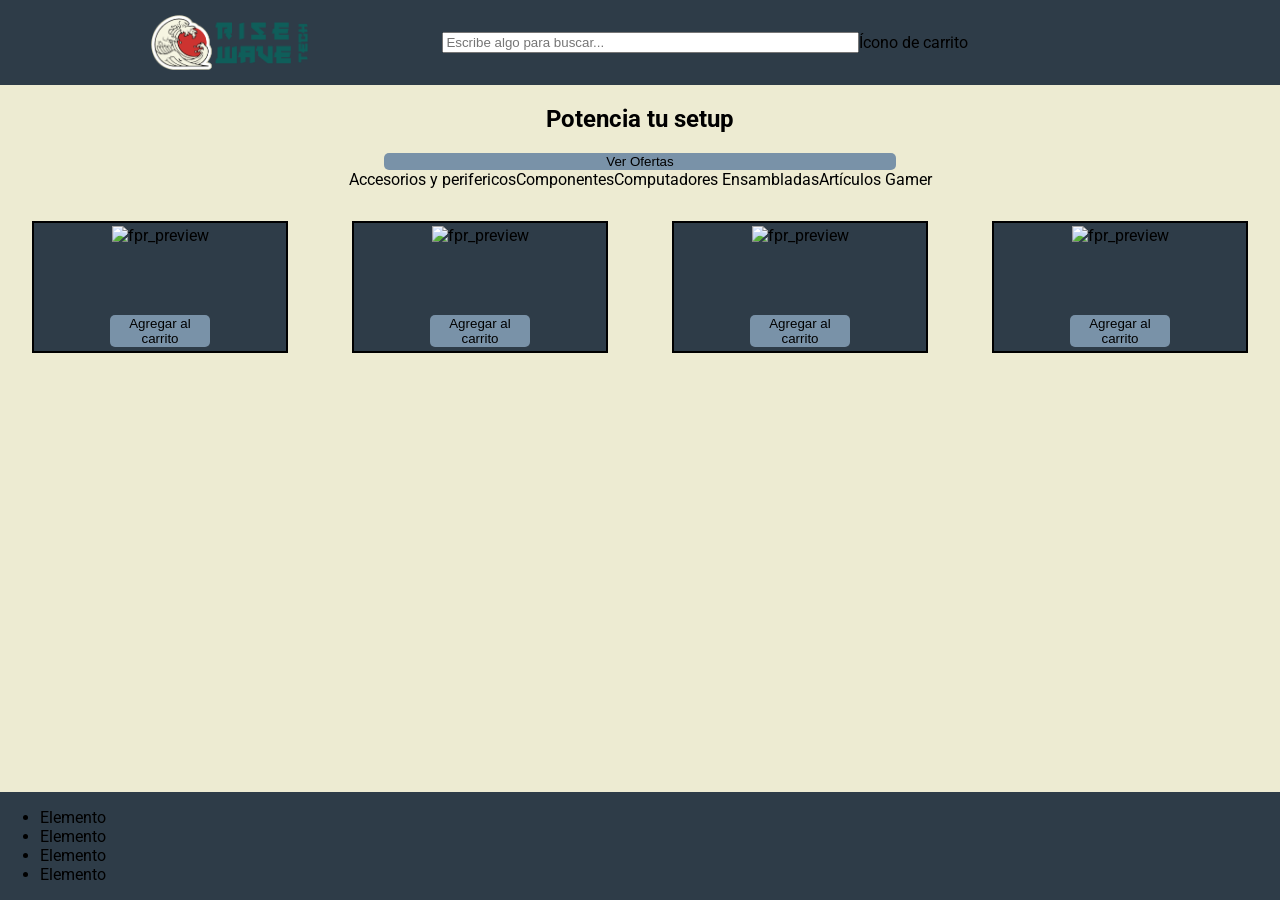
==== index.html @ 51279b66 "Start the flexbox model and setting the position of the elements" ====
<!DOCTYPE html>
<html lang="en">

<head>
    <meta charset="UTF-8">
    <meta name="viewport" content="width=device-width, initial-scale=1.0">
    <link rel="stylesheet" href="styles.css">
    <title>RiseWave Store</title>
</head>

<body>
    <main>
        <nav>
            <ul class="container">
                <li class="logo"><img class="logoImg" src="/img/logotype_riseWave.png" alt="logo"></li>
                <li class="search"><input type="text" id="navSearch" name="navSearchBar" placeholder="Escribe algo para buscar..." size="50"></li>
                <li class="car">Ícono de carrito</li>
            </ul>
            
        </nav>
        <!-- Banner principal -->
        <section class="hero">
            <h1>Potencia tu setup</h1>
            <button class="oferta"> Ver Ofertas</button>
        </section>
        <!-- Categorías -->
        <section class="categories">
            <div class="accesories"> <span>Accesorios y perifericos</span>
            </div>

            <div class="components"> <span> Componentes</span> </div>

            <div class="computers"> <span>Computadores Ensambladas</span> </div>
            <div class="gaming"> <span>Artículos Gamer</span> </div>
        </section>

        <!-- Productos destacados  -->
        <section class="featured-products">
            <div class="fpr">
                <img class="fpr_img" src="" alt="fpr_preview">
                <button class="addCart-btn">Agregar al carrito</button>
            </div>
            <div class="fpr">
                <img class="fpr_img" src="" alt="fpr_preview">
                <button class="addCart-btn">Agregar al carrito</button>
            </div>
            <div class="fpr">
                <img class="fpr_img" src="" alt="fpr_preview">
                <button class="addCart-btn">Agregar al carrito</button>
            </div>
            <div class="fpr">
                <img class="fpr_img" src="" alt="fpr_preview">
                <button class="addCart-btn">Agregar al carrito</button>
            </div>
        </section>
</main>
    <footer>
        <div class="footer_section1"> <ul>
        <li>Elemento</li>
        <li>Elemento</li>
        <li>Elemento</li>
        <li>Elemento</li></ul></div>
        <div class="footer_section2"> </div>
        <div class="footer_section3"> </div>
    </footer>
</body>

</html>
---- styles.css ----
@import url('https://fonts.googleapis.com/css2?family=Roboto:ital,wght@0,100..900;1,100..900&display=swap');

/* Configuraciones generales */
html{
    font-family: "Roboto", sans-serif;  
}
body{
    background: #edebd2;
    padding: 0;
    margin: 0;
    min-height: 100vh; 
    display: flex;
    flex-direction: column-reverse;
  
}
main {
  flex: 1; 
}
button{
    width: 40%;
    border-radius: 5px;
    border: hidden;
    background-color: rgb(121, 146, 168);
}
/* Opciones para la barra de navegación */
nav {
    position: sticky;
    top: 0;
    background-color: rgb(46, 60, 72);
    
}

.container{
    list-style-type: none;
    margin: 0;
    padding: 0;
    display: flex;
    justify-content: left;
    align-items: center;
    width: 100vw;
    height: 5vh;
    padding: 20px;
}

.logo{
    display: flex;
    justify-content: center;
    width: 33vw;
}
.logoImg{
    width: 10rem;
}

/* Estilos de sección Hero */
.hero{
    display: flex;
    flex-direction: column;
    align-items: center;
    
}

/* Estilos de sección categorías */
.categories{
    display: flex;
    justify-content: center;
}
/* Estilos de sección de productos destacados */
.featured-products{/* Para el section  */
    display: flex;
    justify-content: center;
}
.fpr{ /* Para cada div individual */
    background-color: rgb(46, 60, 72);
    display: flex;
    flex-direction: column;
    align-items: center;
    justify-content: center;
    margin: 2.5vw;
    width: 20vw;
    height: 10vw;
    border: 2px solid;
}
.fpr_img{
    height:50% ;
    margin-bottom: 10%;
}
.addCart-btn{
    width: 40%;
    border-radius: 5px;
    background-color: rgb(121, 146, 168);
}
/* footer */
footer{
    width: 100vw;
    background-color: rgb(46, 60, 72);
    position: absolute;
}
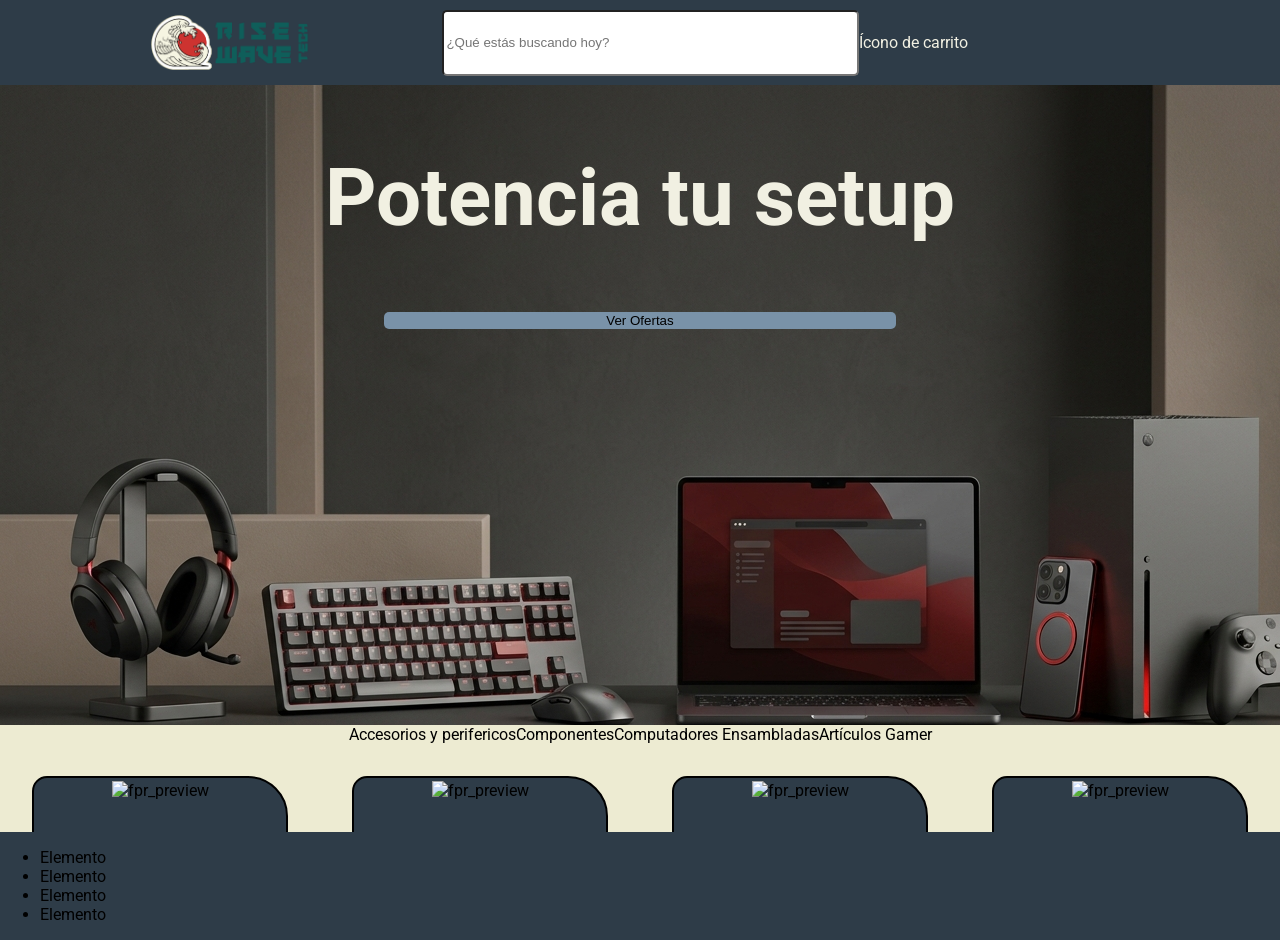
==== commit e26945ed: "Update the work made in tumo" ====
--- a/index.html
+++ b/index.html
@@ -13,7 +13,7 @@
         <nav>
             <ul class="container">
                 <li class="logo"><img class="logoImg" src="/img/logotype_riseWave.png" alt="logo"></li>
-                <li class="search"><input type="text" id="navSearch" name="navSearchBar" placeholder="Escribe algo para buscar..." size="50"></li>
+                <li class="search"><input type="text" id="navSearch" name="navSearchBar" placeholder="¿Qué estás buscando hoy?" size="50"></li>
                 <li class="car">Ícono de carrito</li>
             </ul>
             
--- a/styles.css
+++ b/styles.css
@@ -27,6 +27,7 @@
     position: sticky;
     top: 0;
     background-color: rgb(46, 60, 72);
+    color: #f1f0e2;
     
 }
 
@@ -50,15 +51,23 @@
 .logoImg{
     width: 10rem;
 }
+input{
+    border-radius: 5px;
+    height: 60px;
+}
 
 /* Estilos de sección Hero */
 .hero{
     display: flex;
     flex-direction: column;
     align-items: center;
-    
+    min-height: 50vw;
+    background-image: url("/img/main-banner.jpg");
 }
-
+h1{
+    font-size: 5rem;
+    color: #f1f0e2;
+}
 /* Estilos de sección categorías */
 .categories{
     display: flex;
@@ -77,8 +86,9 @@
     justify-content: center;
     margin: 2.5vw;
     width: 20vw;
-    height: 10vw;
+    min-height: 10vw;
     border: 2px solid;
+    border-radius: 15px 40px;
 }
 .fpr_img{
     height:50% ;
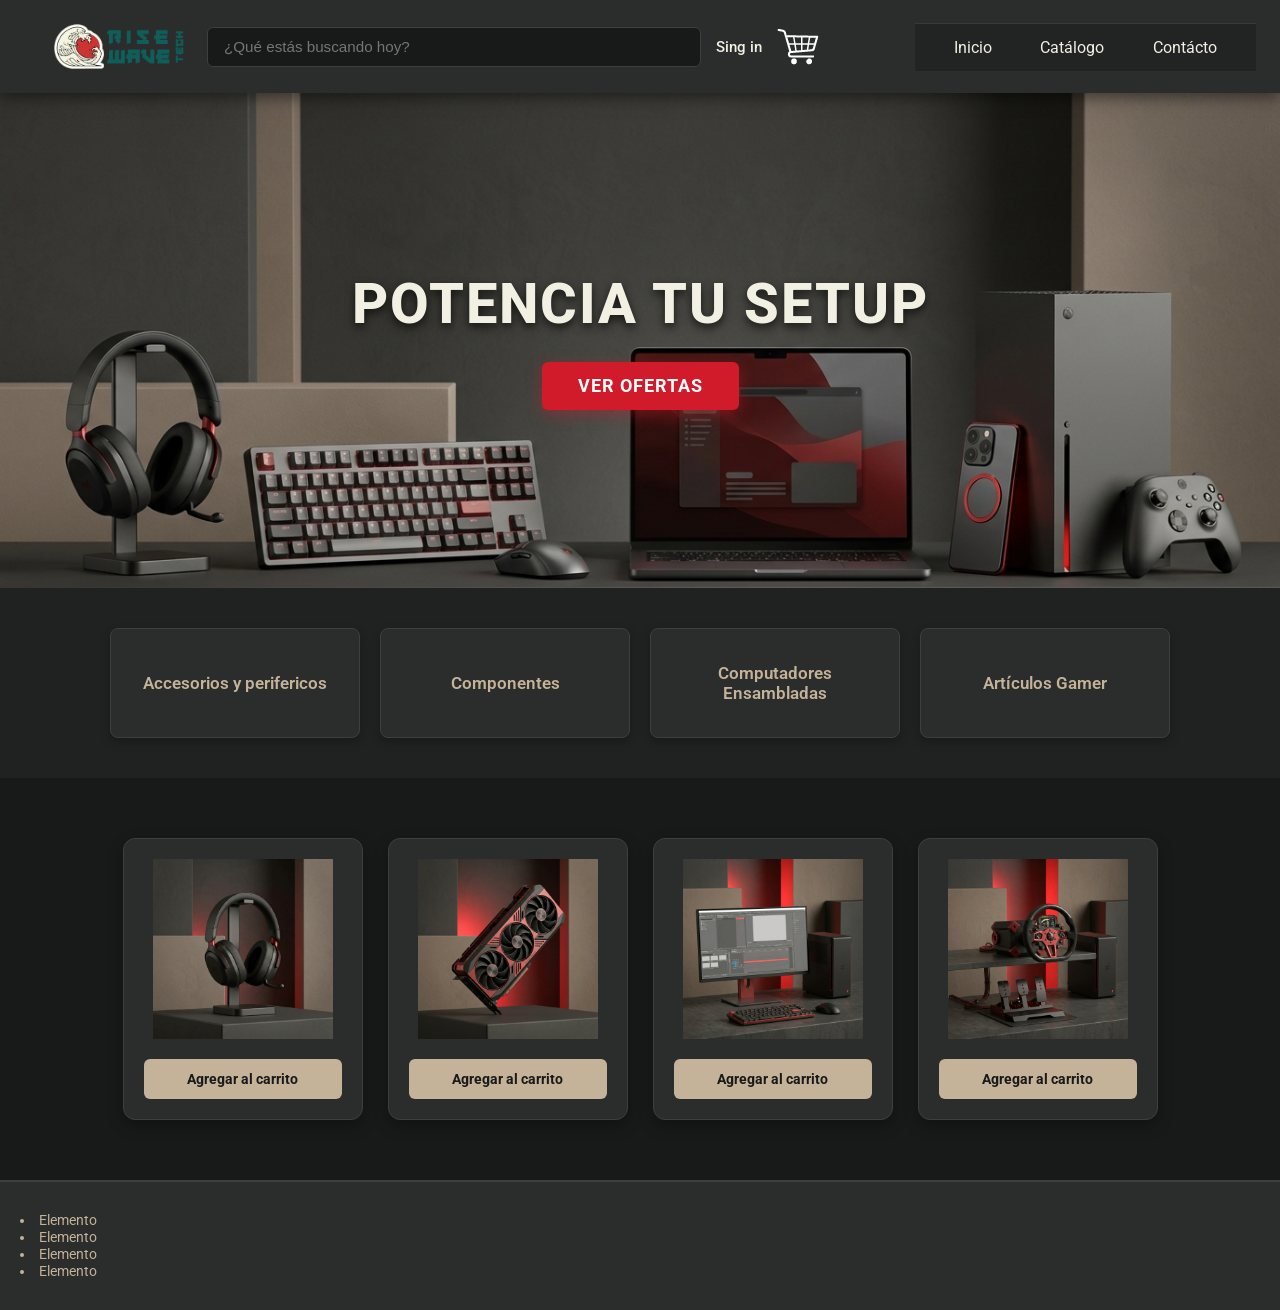
==== commit b441b194: "Edit to the final styles and create de contact.html" ====
--- a/index.html
+++ b/index.html
@@ -10,14 +10,24 @@
 
 <body>
     <main>
-        <nav>
+        <header>
+        <nav class="container">
+            
             <ul class="container">
                 <li class="logo"><img class="logoImg" src="/img/logotype_riseWave.png" alt="logo"></li>
                 <li class="search"><input type="text" id="navSearch" name="navSearchBar" placeholder="¿Qué estás buscando hoy?" size="50"></li>
-                <li class="car">Ícono de carrito</li>
+                <li class="Signin"> <a href="#"> Sing in </a> </li>
+                <li class="car"> <a href="#"><img src="/img/buy_cart.png" alt="cart"></a></li>
             </ul>
             
-        </nav>
+            <ul class="container"  id="main-btns">
+                <li class="nav-btn"><a href="index.html">Inicio</a></li>
+                <li class="nav-btn"><a href="catalog.html">Catálogo</a></li>
+                <li class="nav-btn"><a href="contact.html">Contácto</a></li>
+            </ul>
+        </nav>    
+        </header>
+        
         <!-- Banner principal -->
         <section class="hero">
             <h1>Potencia tu setup</h1>
@@ -25,41 +35,41 @@
         </section>
         <!-- Categorías -->
         <section class="categories">
-            <div class="accesories"> <span>Accesorios y perifericos</span>
+            <div class="category-card"> <span>Accesorios y perifericos</span>
             </div>
 
-            <div class="components"> <span> Componentes</span> </div>
+            <div class="category-card"> <span> Componentes</span> </div>
 
-            <div class="computers"> <span>Computadores Ensambladas</span> </div>
-            <div class="gaming"> <span>Artículos Gamer</span> </div>
+            <div class="category-card"> <span>Computadores Ensambladas</span> </div>
+            <div class="category-card"> <span>Artículos Gamer</span> </div>
         </section>
 
         <!-- Productos destacados  -->
         <section class="featured-products">
             <div class="fpr">
-                <img class="fpr_img" src="" alt="fpr_preview">
+                <img class="fpr_img" src="/img/fp1.jpg" alt="fpr_preview">
                 <button class="addCart-btn">Agregar al carrito</button>
             </div>
             <div class="fpr">
-                <img class="fpr_img" src="" alt="fpr_preview">
+                <img class="fpr_img" src="/img/fp2.jpg" alt="fpr_preview">
                 <button class="addCart-btn">Agregar al carrito</button>
             </div>
             <div class="fpr">
-                <img class="fpr_img" src="" alt="fpr_preview">
+                <img class="fpr_img" src="/img/fp3.jpg" alt="fpr_preview">
                 <button class="addCart-btn">Agregar al carrito</button>
             </div>
             <div class="fpr">
-                <img class="fpr_img" src="" alt="fpr_preview">
+                <img class="fpr_img" src="/img/fp4.jpg" alt="fpr_preview">
                 <button class="addCart-btn">Agregar al carrito</button>
             </div>
         </section>
 </main>
     <footer>
-        <div class="footer_section1"> <ul>
-        <li>Elemento</li>
-        <li>Elemento</li>
-        <li>Elemento</li>
-        <li>Elemento</li></ul></div>
+        <div class="footer_section1"> <ul">
+        <li class="footer-links">Elemento</li>
+        <li class="footer-links">Elemento</li>
+        <li class="footer-links">Elemento</li>
+        <li class="footer-links">Elemento</li></ul></div>
         <div class="footer_section2"> </div>
         <div class="footer_section3"> </div>
     </footer>
--- a/styles.css
+++ b/styles.css
@@ -1,107 +1,382 @@
-@import url('https://fonts.googleapis.com/css2?family=Roboto:ital,wght@0,100..900;1,100..900&display=swap');
-
-/* Configuraciones generales */
-html{
-    font-family: "Roboto", sans-serif;  
-}
-body{
-    background: #edebd2;
+@import url('https://fonts.googleapis.com/css2?family=Roboto:ital,wght@0,300;0,400;0,500;0,700;0,900;1,400&display=swap');
+
+/* Reset y configuraciones generales */
+* {
+    box-sizing: border-box;
+}
+
+html {
+    font-family: "Roboto", sans-serif;
+    scroll-behavior: smooth;
+}
+
+body {
+    background-color: #181919; 
+    color: #f1f0e2;
     padding: 0;
     margin: 0;
     min-height: 100vh; 
     display: flex;
-    flex-direction: column-reverse;
-  
-}
+    flex-direction: column; 
+}
+
 main {
-  flex: 1; 
-}
-button{
+    flex: 1; 
+}
+
+button {
     width: 40%;
-    border-radius: 5px;
-    border: hidden;
-    background-color: rgb(121, 146, 168);
-}
+    border-radius: 6px;
+    border: none;
+    font-family: inherit;
+    font-weight: 600;
+    cursor: pointer;
+    background-color: #c4b299; /* Marrón arena */
+    color: #181919;
+    transition: all 0.3s ease;
+}
+
+a {
+    text-decoration: none;
+    color: #f1f0e2;
+    display: flex;
+    justify-content: center;
+    align-items: center;
+}
+
 /* Opciones para la barra de navegación */
-nav {
+header {
     position: sticky;
     top: 0;
-    background-color: rgb(46, 60, 72);
-    color: #f1f0e2;
-    
-}
-
-.container{
+    z-index: 1000;
+    box-shadow: 0 4px 15px rgba(0, 0, 0, 0.5);
+}
+
+nav {
+    background-color: #2b2c2c; /* Gris arcilla oscuro */
+    color: #f1f0e2;
+    width: 100%;
+}
+
+.container {
     list-style-type: none;
     margin: 0;
+    padding: 12px 24px;
+    display: flex;
+    justify-content: space-between;
+    align-items: center;
+    flex-wrap: wrap;
+    gap: 15px;
+}
+
+.nav-btn {
+    justify-content: center;
+}
+
+.logo {
+    display: flex;
+    justify-content: center;
+    align-items: center;
+}
+
+.logoImg {
+    width: 9rem;
+    max-height: 45px;
+    object-fit: contain;
+    transition: transform 0.3s ease;
+}
+
+.logoImg:hover {
+    transform: scale(1.05);
+}
+
+.search {
+    flex: 1;
+    max-width: 500px;
+}
+
+input {
+    width: 100%;
+    border-radius: 6px;
+    height: 40px;
+    padding: 0 16px;
+    border: 1px solid #3d3e3e;
+    background-color: #181919;
+    color: #f1f0e2;
+    outline: none;
+    font-size: 0.95rem;
+    transition: border-color 0.3s ease;
+}
+
+input:focus {
+    border-color: #d11a2a; 
+}
+
+.Signin a {
+    font-size: 0.95rem;
+    font-weight: 500;
+    transition: color 0.3s ease;
+}
+
+.Signin a:hover, .car a:hover {
+    color: #c4b299; 
+    transform: scale(1.05);
+    transition: 0.25s;
+    box-shadow: 0 6px 20px rgba(22, 19, 20, 0.6);
+}
+
+#main-btns {
+    justify-content: center;
+    background-color: #222323; /* Gris más oscuro para barra secundaria */
+    border-top: 1px solid #383939;
+    padding: 6px 20px;
+    gap: 10px;
+}
+
+.nav-btn {
+    color: #f1f0e2;
+    background-color: transparent;
+    padding: 0.5rem 1.2rem;
+    height: auto;
+    border-radius: 4px;
+    transition: background-color 0.3s ease, color 0.3s ease;
+}
+
+.nav-btn:hover {
+    background-color: #d11a2a; /* Rojo escarlata */
+    color: #ffffff;
+}
+
+.nav-btn a {
+    color: inherit;
+}
+
+/* Estilos de sección Hero */
+.hero {
+    display: flex;
+    flex-direction: column;
+    align-items: center;
+    justify-content: center;
+    min-height: 55vh;
+    background: url("/img/main-banner.jpg") center/cover no-repeat;
+    text-align: center;
+    padding: 40px 20px;
+}
+
+h1 {
+    font-size: 3.5rem;
+    color: #f1f0e2;
+    margin: 0 0 25px 0;
+    font-weight: 800;
+    text-transform: uppercase;
+    letter-spacing: 2px;
+    text-shadow: 0 4px 10px rgba(0, 0, 0, 0.7);
+}
+
+.oferta {
+    width: auto;
+    padding: 14px 36px;
+    font-size: 1.1rem;
+    font-weight: 700;
+    background-color: #d11a2a; /* Rojo escarlata */
+    color: #ffffff;
+    box-shadow: 0 4px 15px rgba(209, 26, 42, 0.4);
+    text-transform: uppercase;
+    letter-spacing: 1px;
+}
+
+.oferta:hover {
+    background-color: #b51523;
+    transform: translateY(-2px);
+    box-shadow: 0 6px 20px rgba(209, 26, 42, 0.6);
+}
+
+/* Estilos de sección categorías */
+.categories {
+    display: flex;
+    justify-content: center;
+    align-items: stretch;
+    flex-wrap: wrap;
+    gap: 20px;
+    background-color: #202121;
+    padding: 40px 20px;
+}
+
+.category-card {
+    background-color: #2b2c2c; /* Gris arcilla */
+    border: 1px solid #3d3e3e;
+    border-radius: 8px;
+    padding: 1.8rem 1.2rem;
+    margin: 0;
+    min-height: 110px;
+    flex: 1 1 200px;
+    max-width: 250px;
+    display: flex;
+    align-items: center;
+    justify-content: center;
+    text-align: center;
+    color: #c4b299; /* Marrón arena */
+    font-weight: 600;
+    font-size: 1.05rem;
+    cursor: pointer;
+    box-shadow: 0 4px 10px rgba(0, 0, 0, 0.25);
+    transition: all 0.3s ease;
+}
+
+.category-card:hover {
+    background-color: #353636;
+    border-color: #c4b299;
+    color: #ffffff;
+    transform: translateY(-4px);
+}
+
+/* Estilos de sección de productos destacados */
+.featured-products {
+    display: flex;
+    justify-content: center;
+    align-items: stretch;
+    flex-wrap: wrap;
+    gap: 25px;
+    padding: 60px 20px;
+    background-color: #181919;
+}
+
+.fpr {
+    background-color: #2b2c2c; /* Gris arcilla */
+    display: flex;
+    flex-direction: column;
+    align-items: center;
+    justify-content: space-between;
+    margin: 0;
+    width: 240px;
+    max-height: none;
+    padding: 20px;
+    border: 1px solid #3d3e3e;
+    border-radius: 12px;
+    box-shadow: 0 6px 15px rgba(0, 0, 0, 0.3);
+    transition: border-color 0.3s ease, transform 0.3s ease;
+}
+
+.fpr:hover {
+    border-color: #d11a2a; /* Rojo escarlata */
+    transform: translateY(-5px);
+}
+
+.fpr_img {
+    width: 100%;
+    height: 180px;
+    object-fit: contain;
+    margin-bottom: 20px;
+}
+
+.addCart-btn {
+    width: 100%;
+    height: 2.5rem;
+    border-radius: 6px;
+    background-color: #c4b299; /* Marrón arena */
+    color: #181919;
+    font-weight: 700;
+    font-size: 0.9rem;
+    transform: scale(1);
+    transition: background-color 0.3s ease, transform 0.3s ease, color 0.3s ease;
+}
+
+.addCart-btn:hover {
+    background-color: #d11a2a; /* Rojo escarlata al hover */
+    color: #ffffff;
+    transform: scale(1.02);
+}
+
+/* Footer */
+footer {
+    width: 100%;
+    background-color: #2b2c2c; /* Gris arcilla */
+    border-top: 2px solid #3d3e3e;
+    position: relative;
+    padding: 30px 20px;
+    margin-top: auto;
+}
+
+.footer_section1 ul {
+    list-style: none;
     padding: 0;
-    display: flex;
-    justify-content: left;
-    align-items: center;
-    width: 100vw;
-    height: 5vh;
-    padding: 20px;
-}
-
-.logo{
-    display: flex;
-    justify-content: center;
-    width: 33vw;
-}
-.logoImg{
-    width: 10rem;
-}
-input{
-    border-radius: 5px;
-    height: 60px;
-}
-
-/* Estilos de sección Hero */
-.hero{
-    display: flex;
-    flex-direction: column;
-    align-items: center;
-    min-height: 50vw;
-    background-image: url("/img/main-banner.jpg");
-}
-h1{
-    font-size: 5rem;
-    color: #f1f0e2;
-}
-/* Estilos de sección categorías */
-.categories{
-    display: flex;
-    justify-content: center;
-}
-/* Estilos de sección de productos destacados */
-.featured-products{/* Para el section  */
-    display: flex;
-    justify-content: center;
-}
-.fpr{ /* Para cada div individual */
-    background-color: rgb(46, 60, 72);
-    display: flex;
-    flex-direction: column;
-    align-items: center;
-    justify-content: center;
-    margin: 2.5vw;
-    width: 20vw;
-    min-height: 10vw;
-    border: 2px solid;
-    border-radius: 15px 40px;
-}
-.fpr_img{
-    height:50% ;
-    margin-bottom: 10%;
-}
-.addCart-btn{
-    width: 40%;
-    border-radius: 5px;
-    background-color: rgb(121, 146, 168);
-}
-/* footer */
-footer{
-    width: 100vw;
-    background-color: rgb(46, 60, 72);
-    position: absolute;
+    margin: 0;
+    display: flex;
+    justify-content: center;
+    gap: 30px;
+    flex-wrap: wrap;
+}
+
+.footer-links {
+    color: #c4b299; /* Marrón arena */
+    font-size: 0.9rem;
+    cursor: pointer;
+    transition: color 0.3s ease;
+}
+
+.footer-links:hover {
+    color: #d11a2a; /* Rojo escarlata */
+}
+
+/* Adaptabilidad Responsiva */
+
+/* Tablets y pantallas medianas (<= 992px) */
+@media (max-width: 992px) {
+    h1 {
+        font-size: 2.8rem;
+    }
+
+    .container {
+        justify-content: center;
+    }
+
+    .search {
+        order: 3;
+        max-width: 100%;
+        width: 100%;
+    }
+
+    .category-card {
+        max-width: 45%;
+        flex: 1 1 45%;
+    }
+
+    .fpr {
+        width: calc(45% - 20px);
+    }
+}
+
+/* Smartphons y pantallas pequeñas (<= 600px) */
+@media (max-width: 600px) {
+    h1 {
+        font-size: 2rem;
+    }
+
+    .logoImg {
+        width: 7rem;
+    }
+
+    #main-btns {
+        flex-direction: column;
+        width: 100%;
+        padding: 10px;
+    }
+
+    .nav-btn {
+        width: 100%;
+        text-align: center;
+    }
+
+    .category-card {
+        max-width: 100%;
+        flex: 1 1 100%;
+    }
+
+    .fpr {
+        width: 100%;
+    }
+
+    .addCart-btn {
+        height: 2.8rem;
+    }
 }
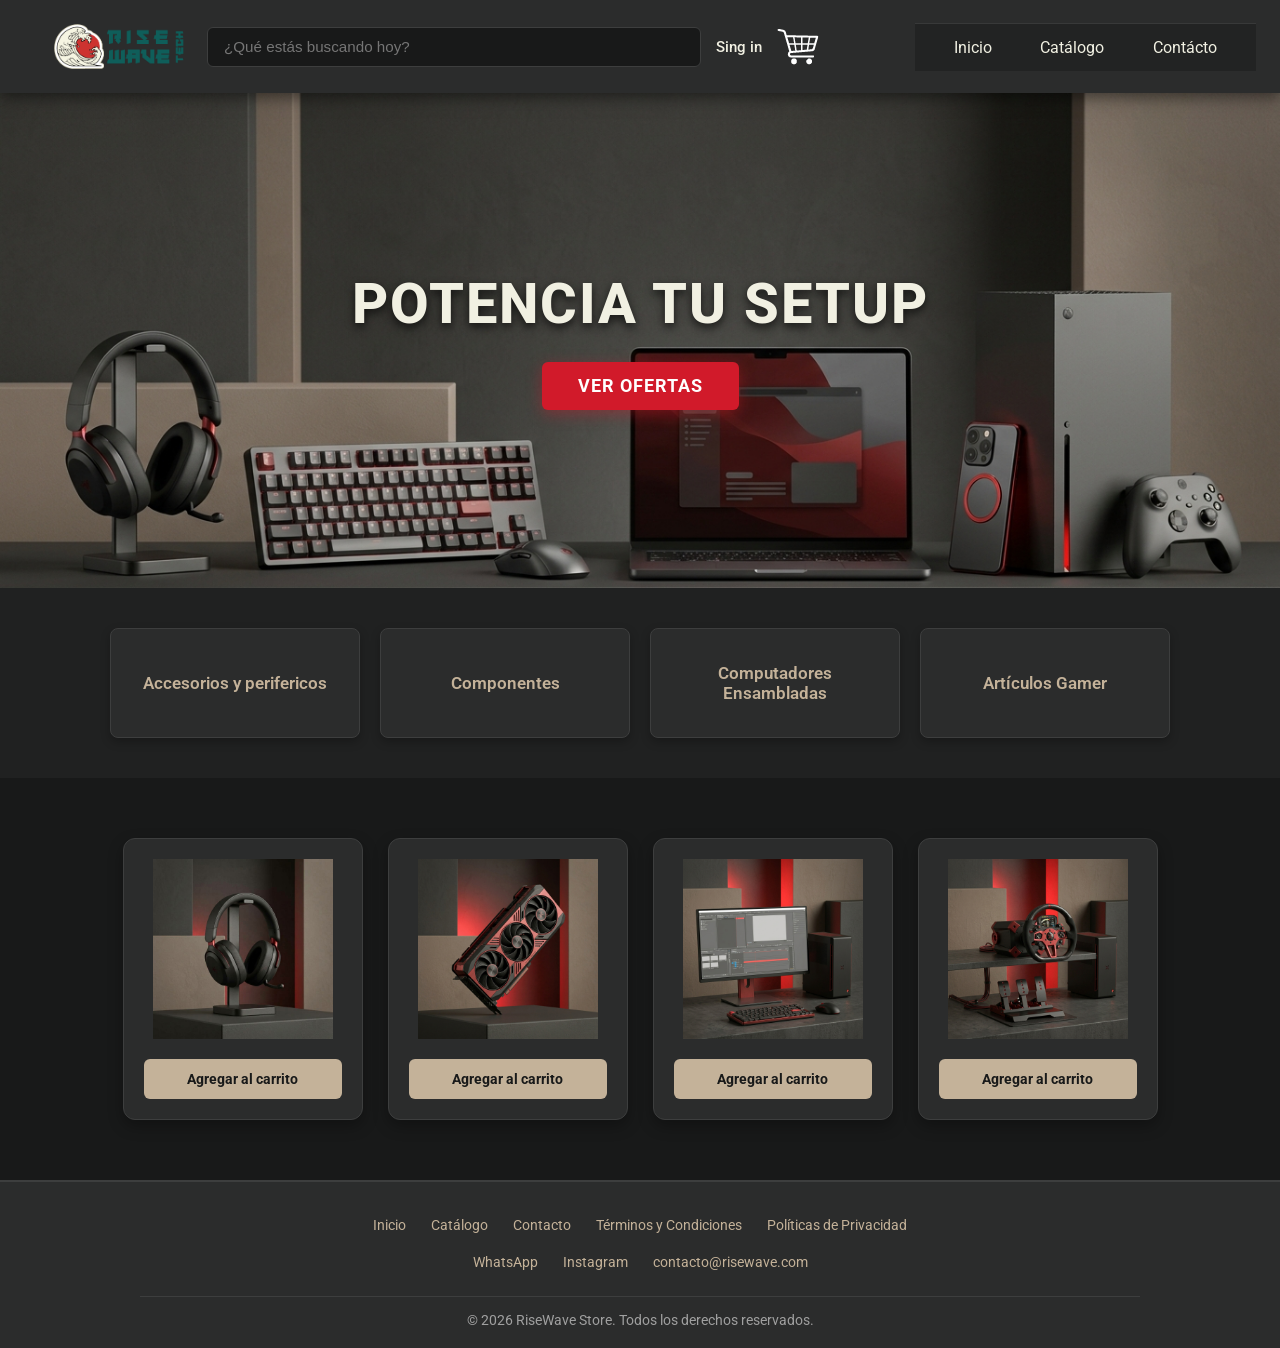
==== commit 2548d25c: "Add all necesary sections and their styles, ready for JavaScript" ====
--- a/index.html
+++ b/index.html
@@ -17,7 +17,7 @@
                 <li class="logo"><img class="logoImg" src="/img/logotype_riseWave.png" alt="logo"></li>
                 <li class="search"><input type="text" id="navSearch" name="navSearchBar" placeholder="¿Qué estás buscando hoy?" size="50"></li>
                 <li class="Signin"> <a href="#"> Sing in </a> </li>
-                <li class="car"> <a href="#"><img src="/img/buy_cart.png" alt="cart"></a></li>
+                <li class="car"> <a href="buy-cart.html"><img src="/img/buy_cart.png" alt="cart"></a></li>
             </ul>
             
             <ul class="container"  id="main-btns">
@@ -65,13 +65,26 @@
         </section>
 </main>
     <footer>
-        <div class="footer_section1"> <ul">
-        <li class="footer-links">Elemento</li>
-        <li class="footer-links">Elemento</li>
-        <li class="footer-links">Elemento</li>
-        <li class="footer-links">Elemento</li></ul></div>
-        <div class="footer_section2"> </div>
-        <div class="footer_section3"> </div>
+        <div class="footer_section1">
+            <ul>
+                <li class="footer-links"><a href="index.html">Inicio</a></li>
+                <li class="footer-links"><a href="catalog.html">Catálogo</a></li>
+                <li class="footer-links"><a href="contact.html">Contacto</a></li>
+                <li class="footer-links"><a href="#">Términos y Condiciones</a></li>
+                <li class="footer-links"><a href="#">Políticas de Privacidad</a></li>
+            </ul>
+        </div>
+        <div class="footer_section2">
+            <ul>
+                <li class="footer-links"><a href="https://wa.me/1234567890" target="_blank" rel="noopener noreferrer">WhatsApp</a></li>
+                <li class="footer-links"><a href="https://instagram.com/" target="_blank" rel="noopener noreferrer">Instagram</a></li>
+                <li class="footer-links"><a href="mailto:risewavetech@gmail.com">contacto@risewave.com</a></li>
+                
+            </ul>
+        </div>
+        <div class="footer_section3">
+            <p>&copy; 2026 RiseWave Store. Todos los derechos reservados.</p>
+        </div>
     </footer>
 </body>
 
--- a/styles.css
+++ b/styles.css
@@ -31,7 +31,7 @@
     font-family: inherit;
     font-weight: 600;
     cursor: pointer;
-    background-color: #c4b299; /* Marrón arena */
+    background-color: #c4b299; 
     color: #181919;
     transition: all 0.3s ease;
 }
@@ -44,7 +44,7 @@
     align-items: center;
 }
 
-/* Opciones para la barra de navegación */
+/* Barra de navegación */
 header {
     position: sticky;
     top: 0;
@@ -53,7 +53,7 @@
 }
 
 nav {
-    background-color: #2b2c2c; /* Gris arcilla oscuro */
+    background-color: #2b2c2c; 
     color: #f1f0e2;
     width: 100%;
 }
@@ -127,7 +127,7 @@
 
 #main-btns {
     justify-content: center;
-    background-color: #222323; /* Gris más oscuro para barra secundaria */
+    background-color: #222323; 
     border-top: 1px solid #383939;
     padding: 6px 20px;
     gap: 10px;
@@ -143,7 +143,7 @@
 }
 
 .nav-btn:hover {
-    background-color: #d11a2a; /* Rojo escarlata */
+    background-color: #d11a2a; 
     color: #ffffff;
 }
 
@@ -178,7 +178,7 @@
     padding: 14px 36px;
     font-size: 1.1rem;
     font-weight: 700;
-    background-color: #d11a2a; /* Rojo escarlata */
+    background-color: #d11a2a;
     color: #ffffff;
     box-shadow: 0 4px 15px rgba(209, 26, 42, 0.4);
     text-transform: uppercase;
@@ -203,7 +203,7 @@
 }
 
 .category-card {
-    background-color: #2b2c2c; /* Gris arcilla */
+    background-color: #2b2c2c;
     border: 1px solid #3d3e3e;
     border-radius: 8px;
     padding: 1.8rem 1.2rem;
@@ -215,7 +215,7 @@
     align-items: center;
     justify-content: center;
     text-align: center;
-    color: #c4b299; /* Marrón arena */
+    color: #c4b299;
     font-weight: 600;
     font-size: 1.05rem;
     cursor: pointer;
@@ -242,7 +242,7 @@
 }
 
 .fpr {
-    background-color: #2b2c2c; /* Gris arcilla */
+    background-color: #2b2c2c; 
     display: flex;
     flex-direction: column;
     align-items: center;
@@ -258,7 +258,7 @@
 }
 
 .fpr:hover {
-    border-color: #d11a2a; /* Rojo escarlata */
+    border-color: #d11a2a; 
     transform: translateY(-5px);
 }
 
@@ -273,7 +273,7 @@
     width: 100%;
     height: 2.5rem;
     border-radius: 6px;
-    background-color: #c4b299; /* Marrón arena */
+    background-color: #c4b299; 
     color: #181919;
     font-weight: 700;
     font-size: 0.9rem;
@@ -282,7 +282,7 @@
 }
 
 .addCart-btn:hover {
-    background-color: #d11a2a; /* Rojo escarlata al hover */
+    background-color: #d11a2a; 
     color: #ffffff;
     transform: scale(1.02);
 }
@@ -290,35 +290,494 @@
 /* Footer */
 footer {
     width: 100%;
-    background-color: #2b2c2c; /* Gris arcilla */
+    background-color: #2b2c2c; 
     border-top: 2px solid #3d3e3e;
     position: relative;
-    padding: 30px 20px;
+    padding: 35px 20px 20px 20px;
     margin-top: auto;
-}
-
-.footer_section1 ul {
+    display: flex;
+    flex-direction: column;
+    align-items: center;
+    gap: 20px;
+}
+
+.footer_section1 ul,
+.footer_section2 ul {
     list-style: none;
     padding: 0;
     margin: 0;
     display: flex;
     justify-content: center;
+    gap: 25px;
+    flex-wrap: wrap;
+}
+
+.footer-links {
+    font-size: 0.9rem;
+}
+
+.footer-links a {
+    color: #c4b299; 
+    transition: color 0.3s ease, transform 0.2s ease;
+}
+
+.footer-links a:hover {
+    color: #d11a2a; 
+    transform: translateY(-2px);
+}
+
+.footer_section3 {
+    width: 100%;
+    max-width: 1000px;
+    border-top: 1px solid #3d3e3e;
+    padding-top: 15px;
+    margin-top: 5px;
+    text-align: center;
+}
+
+.footer_section3 p {
+    margin: 0;
+    font-size: 0.85rem;
+    color: #a0a0a0;
+}
+
+/* Sección Formulario de Contacto */
+.contact-section {
+    padding: 50px 20px;
+    display: flex;
+    justify-content: center;
+    background-color: #181919;
+}
+
+.contact-container {
+    background-color: #2b2c2c;
+    border: 1px solid #3d3e3e;
+    border-radius: 12px;
+    padding: 40px;
+    max-width: 650px;
+    width: 100%;
+    box-shadow: 0 6px 15px rgba(0, 0, 0, 0.3);
+}
+
+.contact-container h2 {
+    margin-top: 0;
+    color: #f1f0e2;
+    font-size: 2rem;
+    text-align: center;
+}
+
+.contact-container p {
+    color: #c4b299;
+    text-align: center;
+    margin-bottom: 30px;
+}
+
+.contact-form {
+    display: flex;
+    flex-direction: column;
+    gap: 20px;
+}
+
+.form-group {
+    display: flex;
+    flex-direction: column;
+    gap: 8px;
+}
+
+.form-group label {
+    color: #f1f0e2;
+    font-size: 0.95rem;
+    font-weight: 500;
+}
+
+.form-group input[type="text"],
+.form-group input[type="email"],
+.form-group input[type="tel"],
+.form-group select,
+.form-group textarea {
+    width: 100%;
+    border-radius: 6px;
+    border: 1px solid #3d3e3e;
+    background-color: #181919;
+    color: #f1f0e2;
+    padding: 12px 16px;
+    font-size: 0.95rem;
+    font-family: inherit;
+    outline: none;
+    transition: border-color 0.3s ease;
+}
+
+.form-group select {
+    appearance: none;
+    cursor: pointer;
+}
+
+.form-group textarea {
+    resize: vertical;
+}
+
+.form-group input:focus,
+.form-group select:focus,
+.form-group textarea:focus {
+    border-color: #d11a2a;
+}
+
+.checkbox-group {
+    flex-direction: row;
+    align-items: center;
+    gap: 10px;
+}
+
+.checkbox-group input[type="checkbox"] {
+    width: 18px;
+    height: 18px;
+    accent-color: #d11a2a;
+    cursor: pointer;
+}
+
+.checkbox-group label {
+    font-size: 0.85rem;
+    color: #c4b299;
+}
+
+.checkbox-group a {
+    display: inline;
+    color: #d11a2a;
+    text-decoration: underline;
+}
+
+.contact-btn {
+    width: 100%;
+    height: 2.8rem;
+    background-color: #d11a2a;
+    color: #ffffff;
+    font-size: 1rem;
+    font-weight: 700;
+    border-radius: 6px;
+    cursor: pointer;
+    transition: background-color 0.3s ease, transform 0.2s ease;
+}
+
+.contact-btn:hover {
+    background-color: #b51523;
+    transform: translateY(-2px);
+}
+
+/* Sección Carrito de Compras */
+.cart-section {
+    padding: 40px 20px;
+    background-color: #181919;
+    min-height: 70vh;
+}
+
+.cart-container {
+    max-width: 1200px;
+    margin: 0 auto;
+}
+
+.cart-title {
+    font-size: 2.2rem;
+    color: #f1f0e2;
+    margin-bottom: 30px;
+    border-bottom: 2px solid #3d3e3e;
+    padding-bottom: 15px;
+}
+
+.cart-title span {
+    color: #d11a2a;
+}
+
+.cart-layout {
+    display: flex;
     gap: 30px;
-    flex-wrap: wrap;
-}
-
-.footer-links {
-    color: #c4b299; /* Marrón arena */
-    font-size: 0.9rem;
+    align-items: flex-start;
+}
+
+.cart-items-wrapper {
+    flex: 2;
+    display: flex;
+    flex-direction: column;
+    gap: 20px;
+}
+
+.empty-cart-box {
+    background-color: #2b2c2c;
+    border: 1px solid #3d3e3e;
+    border-radius: 12px;
+    padding: 40px;
+    text-align: center;
+}
+
+.empty-cart-box p {
+    font-size: 1.2rem;
+    color: #c4b299;
+    margin-bottom: 20px;
+}
+
+.cart-items-list {
+    display: flex;
+    flex-direction: column;
+    gap: 15px;
+}
+
+.cart-item {
+    background-color: #2b2c2c;
+    border: 1px solid #3d3e3e;
+    border-radius: 12px;
+    padding: 15px 20px;
+    display: flex;
+    align-items: center;
+    justify-content: space-between;
+    gap: 20px;
+    position: relative;
+}
+
+.cart-item-img {
+    width: 80px;
+    height: 80px;
+    flex-shrink: 0;
+    background-color: #181919;
+    border-radius: 8px;
+    padding: 5px;
+    display: flex;
+    align-items: center;
+    justify-content: center;
+}
+
+.cart-item-img img {
+    max-width: 100%;
+    max-height: 100%;
+    object-fit: contain;
+}
+
+.cart-item-details {
+    flex: 1;
+}
+
+.cart-item-title {
+    margin: 0 0 5px 0;
+    font-size: 1.05rem;
+    color: #f1f0e2;
+}
+
+.cart-item-category {
+    margin: 0 0 5px 0;
+    font-size: 0.85rem;
+    color: #c4b299;
+}
+
+.cart-item-unit-price {
+    font-size: 0.95rem;
+    color: #f1f0e2;
+    font-weight: 600;
+}
+
+.cart-item-quantity {
+    display: flex;
+    align-items: center;
+    border: 1px solid #3d3e3e;
+    border-radius: 6px;
+    overflow: hidden;
+    background-color: #181919;
+}
+
+.qty-btn {
+    width: 32px;
+    height: 32px;
+    background-color: #2b2c2c;
+    color: #f1f0e2;
+    border: none;
+    border-radius: 0;
+    font-size: 1.1rem;
     cursor: pointer;
-    transition: color 0.3s ease;
-}
-
-.footer-links:hover {
-    color: #d11a2a; /* Rojo escarlata */
-}
-
-/* Adaptabilidad Responsiva */
+    display: flex;
+    align-items: center;
+    justify-content: center;
+    transition: background-color 0.2s ease;
+}
+
+.qty-btn:hover {
+    background-color: #d11a2a;
+}
+
+.qty-input {
+    width: 40px;
+    height: 32px;
+    border: none;
+    background: transparent;
+    color: #f1f0e2;
+    text-align: center;
+    font-size: 0.95rem;
+    font-weight: 600;
+    padding: 0;
+}
+
+.cart-item-subtotal {
+    font-size: 1.1rem;
+    font-weight: 700;
+    color: #c4b299;
+    min-width: 100px;
+    text-align: right;
+}
+
+.remove-item-btn {
+    background: transparent;
+    border: none;
+    color: #a0a0a0;
+    font-size: 1.5rem;
+    cursor: pointer;
+    width: auto;
+    padding: 0 5px;
+    line-height: 1;
+    transition: color 0.2s ease;
+}
+
+.remove-item-btn:hover {
+    color: #d11a2a;
+}
+
+.cart-actions {
+    display: flex;
+    justify-content: space-between;
+    align-items: center;
+    margin-top: 10px;
+}
+
+.continue-shopping {
+    color: #c4b299;
+    font-size: 0.95rem;
+    font-weight: 500;
+    transition: color 0.2s ease;
+}
+
+.continue-shopping:hover {
+    color: #d11a2a;
+}
+
+.clear-cart-btn {
+    width: auto;
+    padding: 8px 16px;
+    background-color: transparent;
+    border: 1px solid #3d3e3e;
+    color: #f1f0e2;
+    font-size: 0.85rem;
+    border-radius: 6px;
+    transition: all 0.2s ease;
+}
+
+.clear-cart-btn:hover {
+    background-color: #d11a2a;
+    border-color: #d11a2a;
+}
+
+.cart-summary {
+    flex: 1;
+    background-color: #2b2c2c;
+    border: 1px solid #3d3e3e;
+    border-radius: 12px;
+    padding: 25px;
+    display: flex;
+    flex-direction: column;
+    gap: 20px;
+    box-shadow: 0 6px 15px rgba(0, 0, 0, 0.3);
+}
+
+.cart-summary h2 {
+    margin: 0;
+    font-size: 1.4rem;
+    color: #f1f0e2;
+    border-bottom: 1px solid #3d3e3e;
+    padding-bottom: 10px;
+}
+
+.coupon-box {
+    display: flex;
+    flex-direction: column;
+    gap: 8px;
+}
+
+.coupon-box label {
+    font-size: 0.85rem;
+    color: #c4b299;
+}
+
+.coupon-input-group {
+    display: flex;
+    gap: 8px;
+}
+
+.coupon-input-group input {
+    flex: 1;
+    height: 38px;
+}
+
+.coupon-input-group button {
+    width: auto;
+    padding: 0 16px;
+    height: 38px;
+    background-color: #c4b299;
+    color: #181919;
+    font-weight: 600;
+    border-radius: 6px;
+}
+
+.coupon-input-group button:hover {
+    background-color: #d11a2a;
+    color: #ffffff;
+}
+
+.coupon-message {
+    font-size: 0.8rem;
+}
+
+.summary-details {
+    display: flex;
+    flex-direction: column;
+    gap: 12px;
+}
+
+.summary-line {
+    display: flex;
+    justify-content: space-between;
+    font-size: 0.95rem;
+    color: #f1f0e2;
+}
+
+.discount-line span {
+    color: #d11a2a;
+}
+
+.summary-divider {
+    border: none;
+    border-top: 1px solid #3d3e3e;
+    margin: 5px 0;
+}
+
+.summary-total {
+    font-size: 1.25rem;
+    font-weight: 700;
+    color: #c4b299;
+}
+
+.checkout-btn {
+    width: 100%;
+    height: 3rem;
+    background-color: #d11a2a;
+    color: #ffffff;
+    font-size: 1.05rem;
+    font-weight: 700;
+    border-radius: 6px;
+    text-transform: uppercase;
+    letter-spacing: 1px;
+    transition: background-color 0.3s ease, transform 0.2s ease;
+}
+
+.checkout-btn:hover {
+    background-color: #b51523;
+    transform: translateY(-2px);
+}
+
+/* Responsive */
 
 /* Tablets y pantallas medianas (<= 992px) */
 @media (max-width: 992px) {
@@ -344,6 +803,14 @@
     .fpr {
         width: calc(45% - 20px);
     }
+
+    .cart-layout {
+        flex-direction: column;
+    }
+
+    .cart-summary {
+        width: 100%;
+    }
 }
 
 /* Smartphons y pantallas pequeñas (<= 600px) */
@@ -379,4 +846,40 @@
     .addCart-btn {
         height: 2.8rem;
     }
+
+    .contact-container {
+        padding: 25px 15px;
+    }
+
+    .cart-item {
+        flex-wrap: wrap;
+        padding: 15px;
+    }
+
+    .cart-item-details {
+        width: calc(100% - 100px);
+    }
+
+    .cart-item-quantity {
+        order: 2;
+    }
+
+    .cart-item-subtotal {
+        order: 3;
+        text-align: left;
+        min-width: auto;
+    }
+
+    .remove-item-btn {
+        position: absolute;
+        top: 10px;
+        right: 15px;
+    }
+
+    .cart-actions {
+        flex-direction: column;
+        gap: 15px;
+        align-items: stretch;
+        text-align: center;
+    }
 }
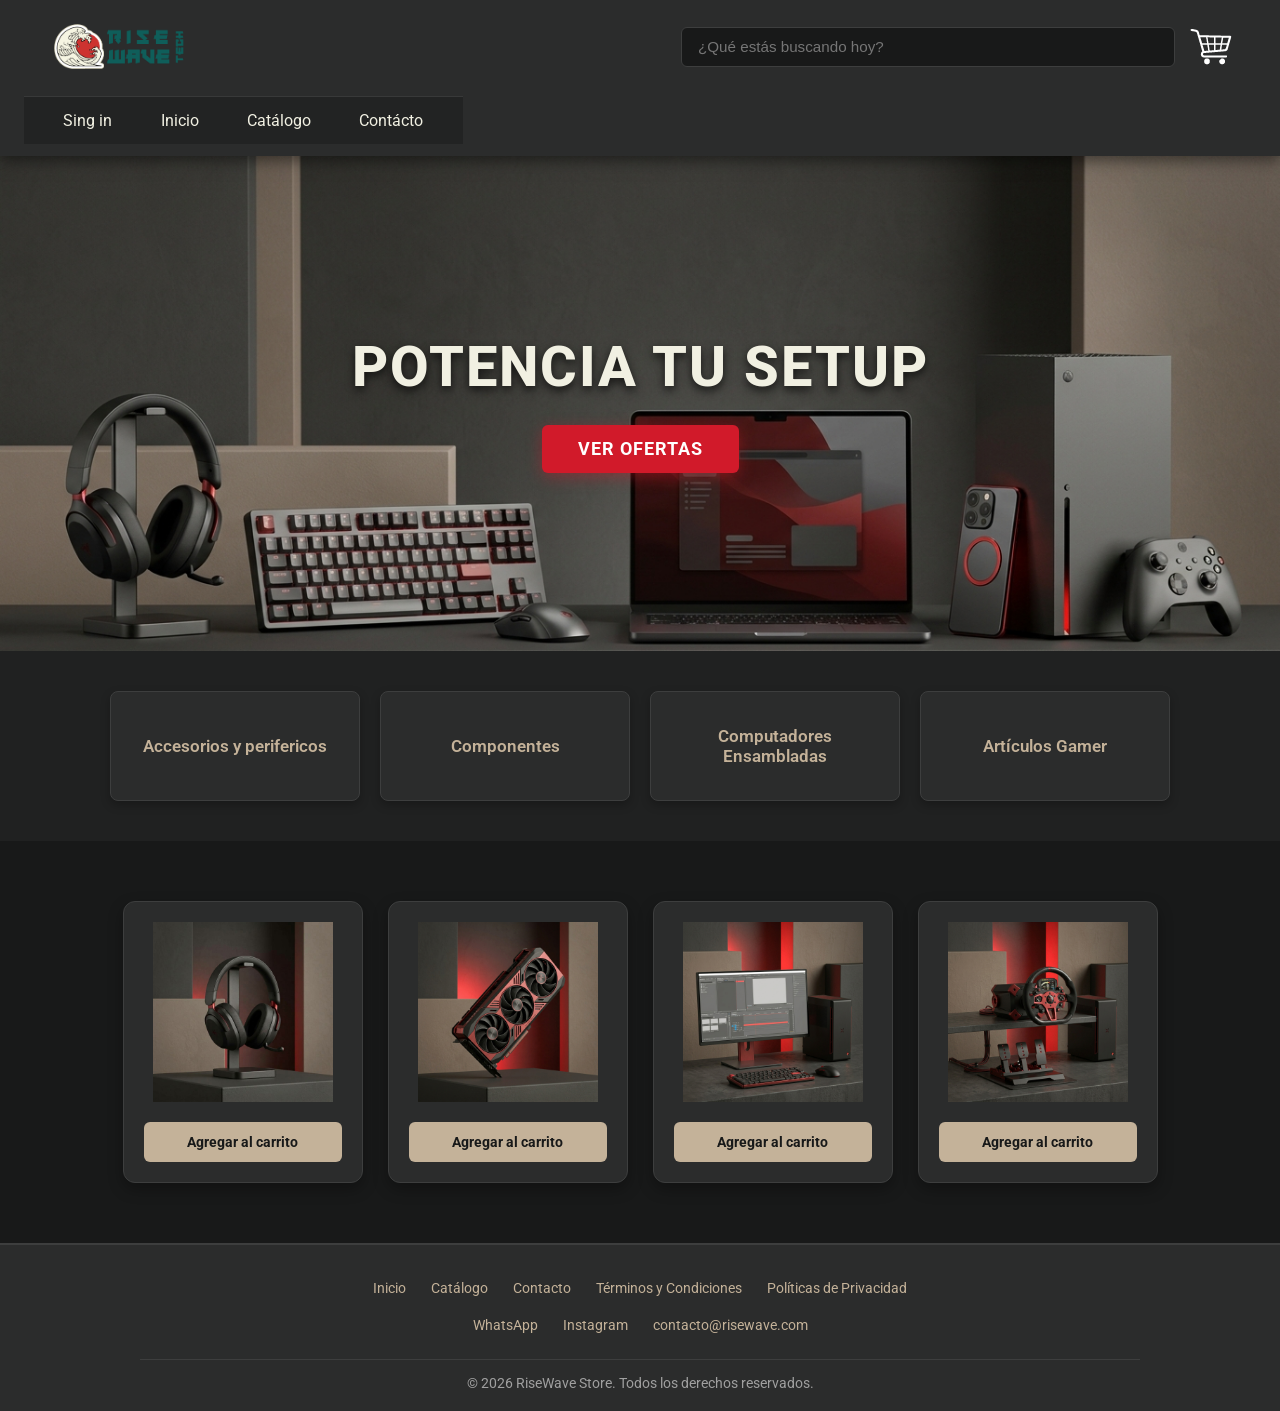
==== commit b420bfff: "Changes on the nav bar" ====
--- a/index.html
+++ b/index.html
@@ -15,12 +15,18 @@
             
             <ul class="container">
                 <li class="logo"><img class="logoImg" src="/img/logotype_riseWave.png" alt="logo"></li>
+                
+            </ul>
+
+            <ul class="container">
+                
                 <li class="search"><input type="text" id="navSearch" name="navSearchBar" placeholder="¿Qué estás buscando hoy?" size="50"></li>
-                <li class="Signin"> <a href="#"> Sing in </a> </li>
                 <li class="car"> <a href="buy-cart.html"><img src="/img/buy_cart.png" alt="cart"></a></li>
             </ul>
-            
+            <input type="checkbox" id="menu-toggle">
+            <label for="menu-toggle" class="hamburger-icon">&#9776;</label>
             <ul class="container"  id="main-btns">
+                <li class="nav-btn"> <a href="#"> Sing in </a> </li>
                 <li class="nav-btn"><a href="index.html">Inicio</a></li>
                 <li class="nav-btn"><a href="catalog.html">Catálogo</a></li>
                 <li class="nav-btn"><a href="contact.html">Contácto</a></li>
--- a/styles.css
+++ b/styles.css
@@ -118,7 +118,7 @@
     transition: color 0.3s ease;
 }
 
-.Signin a:hover, .car a:hover {
+ .car a:hover {
     color: #c4b299; 
     transform: scale(1.05);
     transition: 0.25s;
@@ -149,6 +149,26 @@
 
 .nav-btn a {
     color: inherit;
+}
+
+/* Ocultar siempre el checkbox nativo */
+#menu-toggle {
+    display: none;
+}
+
+/* Ocultar el ícono de hamburguesa en pantallas de escritorio */
+.hamburger-icon {
+    display: none;
+    font-size: 2rem;
+    color: #f1f0e2;
+    cursor: pointer;
+    padding: 5px 12px;
+    user-select: none;
+    transition: color 0.3s ease;
+}
+
+.hamburger-icon:hover {
+    color: #d11a2a;
 }
 
 /* Estilos de sección Hero */
@@ -823,10 +843,23 @@
         width: 7rem;
     }
 
+    /* Mostrar el botón hamburguesa */
+    .hamburger-icon {
+        display: block;
+    }
+
+    /* Ocultar la barra de menú por defecto en móvil */
     #main-btns {
+        display: none;
         flex-direction: column;
         width: 100%;
-        padding: 10px;
+        padding: 10px 0;
+        background-color: #222323;
+    }
+
+    /* Selector CSS mágico: al marcar la casilla, se despliega el menú hermano (~ #main-btns) */
+    #menu-toggle:checked ~ #main-btns {
+        display: flex;
     }
 
     .nav-btn {
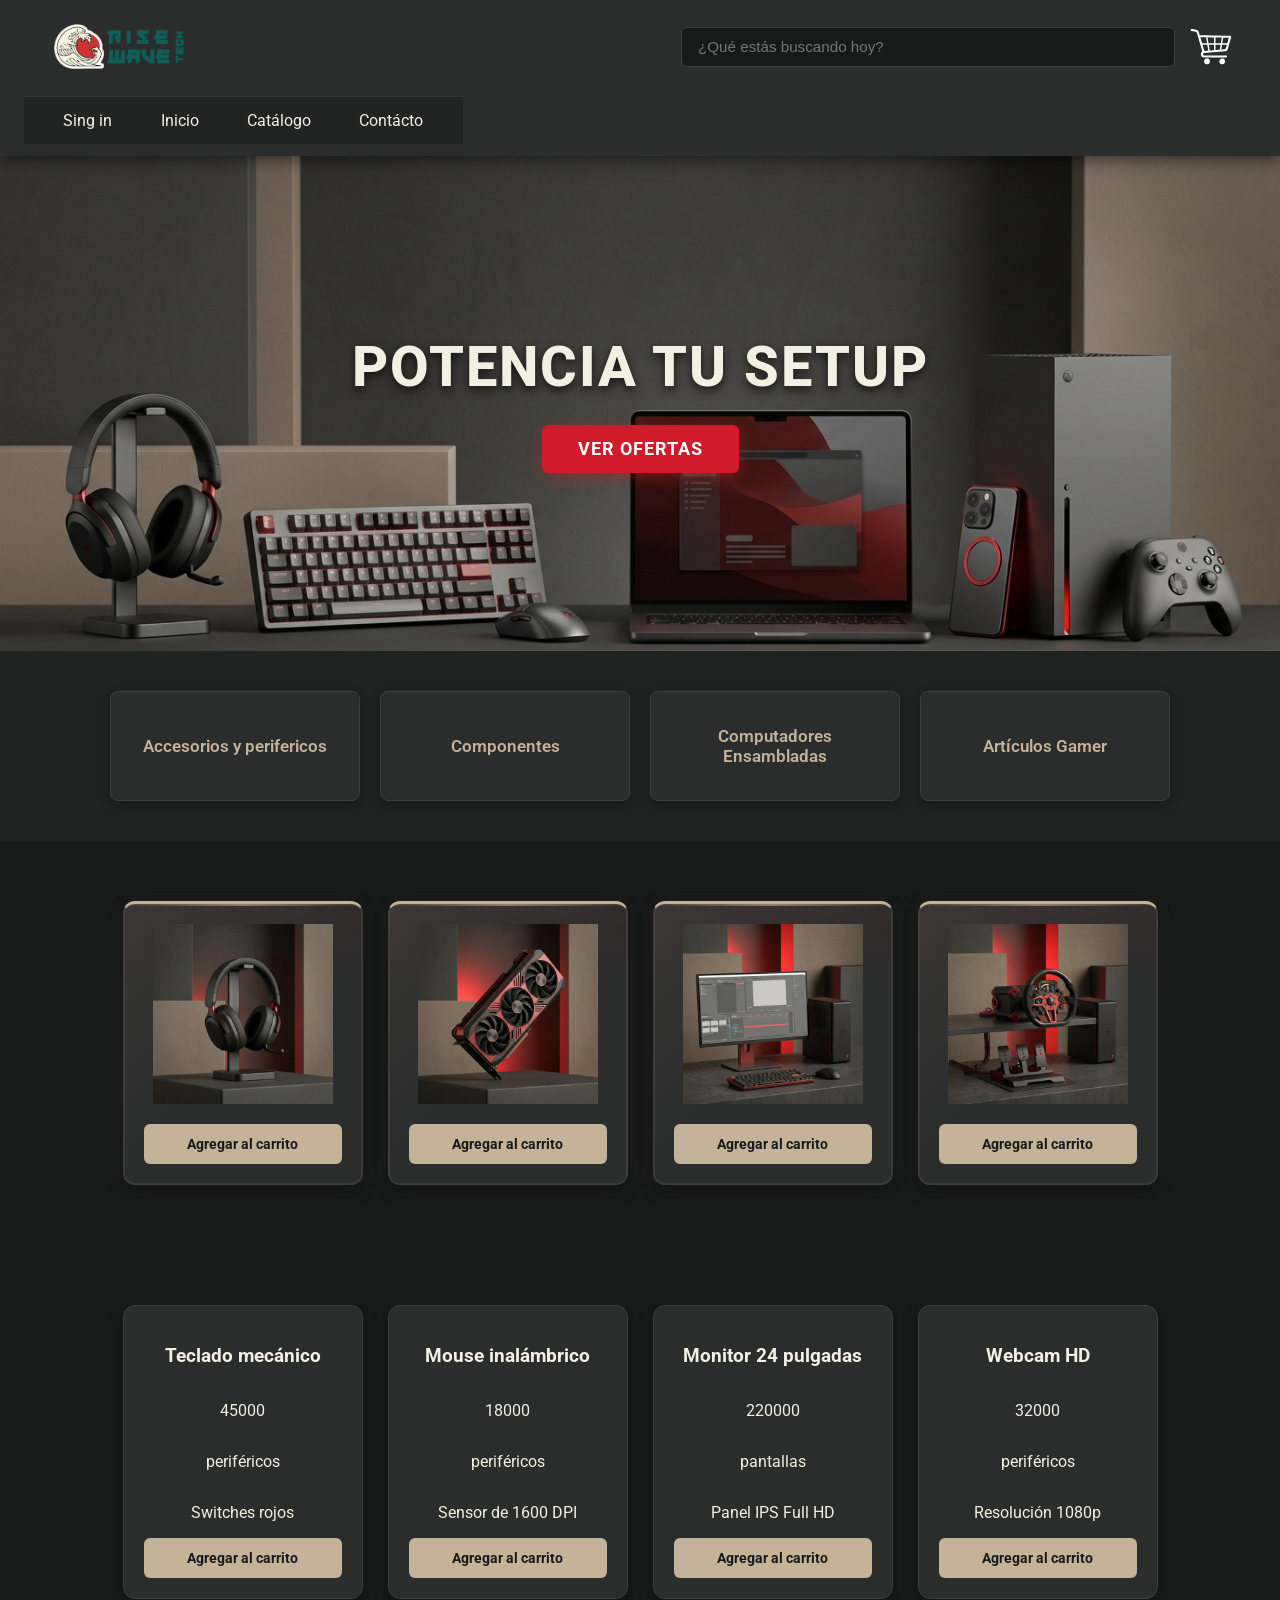
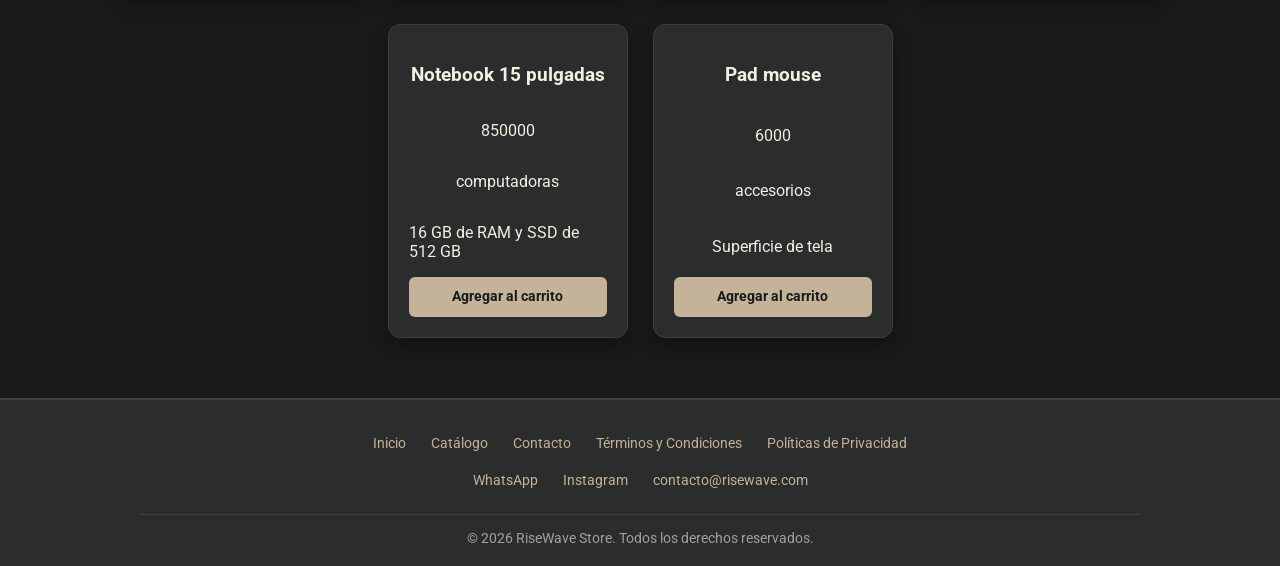
==== commit 864ec1f6: "Agregada la función  del buscador de productos del navbar" ====
--- a/index.html
+++ b/index.html
@@ -69,6 +69,7 @@
                 <button class="addCart-btn">Agregar al carrito</button>
             </div>
         </section>
+        <div id="prod-container"></div>
 </main>
     <footer>
         <div class="footer_section1">
@@ -92,6 +93,8 @@
             <p>&copy; 2026 RiseWave Store. Todos los derechos reservados.</p>
         </div>
     </footer>
+    <script src="catalog.js"></script>
+    <script src="script.js"></script>
 </body>
 
 </html>
--- a/styles.css
+++ b/styles.css
@@ -251,7 +251,7 @@
 }
 
 /* Estilos de sección de productos destacados */
-.featured-products {
+.featured-products, #prod-container{
     display: flex;
     justify-content: center;
     align-items: stretch;
@@ -261,7 +261,7 @@
     background-color: #181919;
 }
 
-.fpr {
+.card {
     background-color: #2b2c2c; 
     display: flex;
     flex-direction: column;
@@ -277,9 +277,72 @@
     transition: border-color 0.3s ease, transform 0.3s ease;
 }
 
-.fpr:hover {
+.fpr {
+    background-color: #2b2c2c;
+    background-image: 
+        linear-gradient(135deg, rgba(196, 178, 153, 0.08) 0%, transparent 50%),
+        linear-gradient(180deg, rgba(209, 26, 42, 0.04) 0%, transparent 30%);
+    display: flex;
+    flex-direction: column;
+    align-items: center;
+    justify-content: space-between;
+    margin: 0;
+    width: 240px;
+    max-height: none;
+    padding: 20px;
+    border: 1px solid #3d3e3e;
+    border-top: 3px solid #c4b299;
+    border-radius: 12px;
+    box-shadow: 
+        0 6px 15px rgba(0, 0, 0, 0.3),
+        0 0 0 1px rgba(196, 178, 153, 0.1) inset,
+        0 0 20px rgba(196, 178, 153, 0.05);
+    transition: 
+        border-color 0.3s ease,
+        border-top-color 0.3s ease,
+        transform 0.3s ease,
+        box-shadow 0.3s ease;
+    position: relative;
+    overflow: hidden;
+}
+
+.fpr::before {
+    content: '';
+    position: absolute;
+    top: 0;
+    left: 0;
+    right: 0;
+    height: 2px;
+    background: linear-gradient(90deg, transparent, #c4b299, transparent);
+    opacity: 0.6;
+}
+
+.card:hover {
     border-color: #d11a2a; 
     transform: translateY(-5px);
+}
+
+.fpr:hover {
+    border-color: #c4b299;
+    border-top-color: #d11a2a;
+    transform: translateY(-6px);
+    box-shadow: 
+        0 12px 28px rgba(0, 0, 0, 0.4),
+        0 0 0 1px rgba(196, 178, 153, 0.25) inset,
+        0 0 30px rgba(196, 178, 153, 0.15),
+        0 0 40px rgba(209, 26, 42, 0.1);
+}
+
+.fpr:hover::before {
+    opacity: 1;
+    background: linear-gradient(90deg, transparent, #d11a2a, transparent);
+}
+
+.card_img{
+    width: 100%;
+    height: 180px;
+    object-fit: contain;
+    margin-bottom: 20px;
 }
 
 .fpr_img {
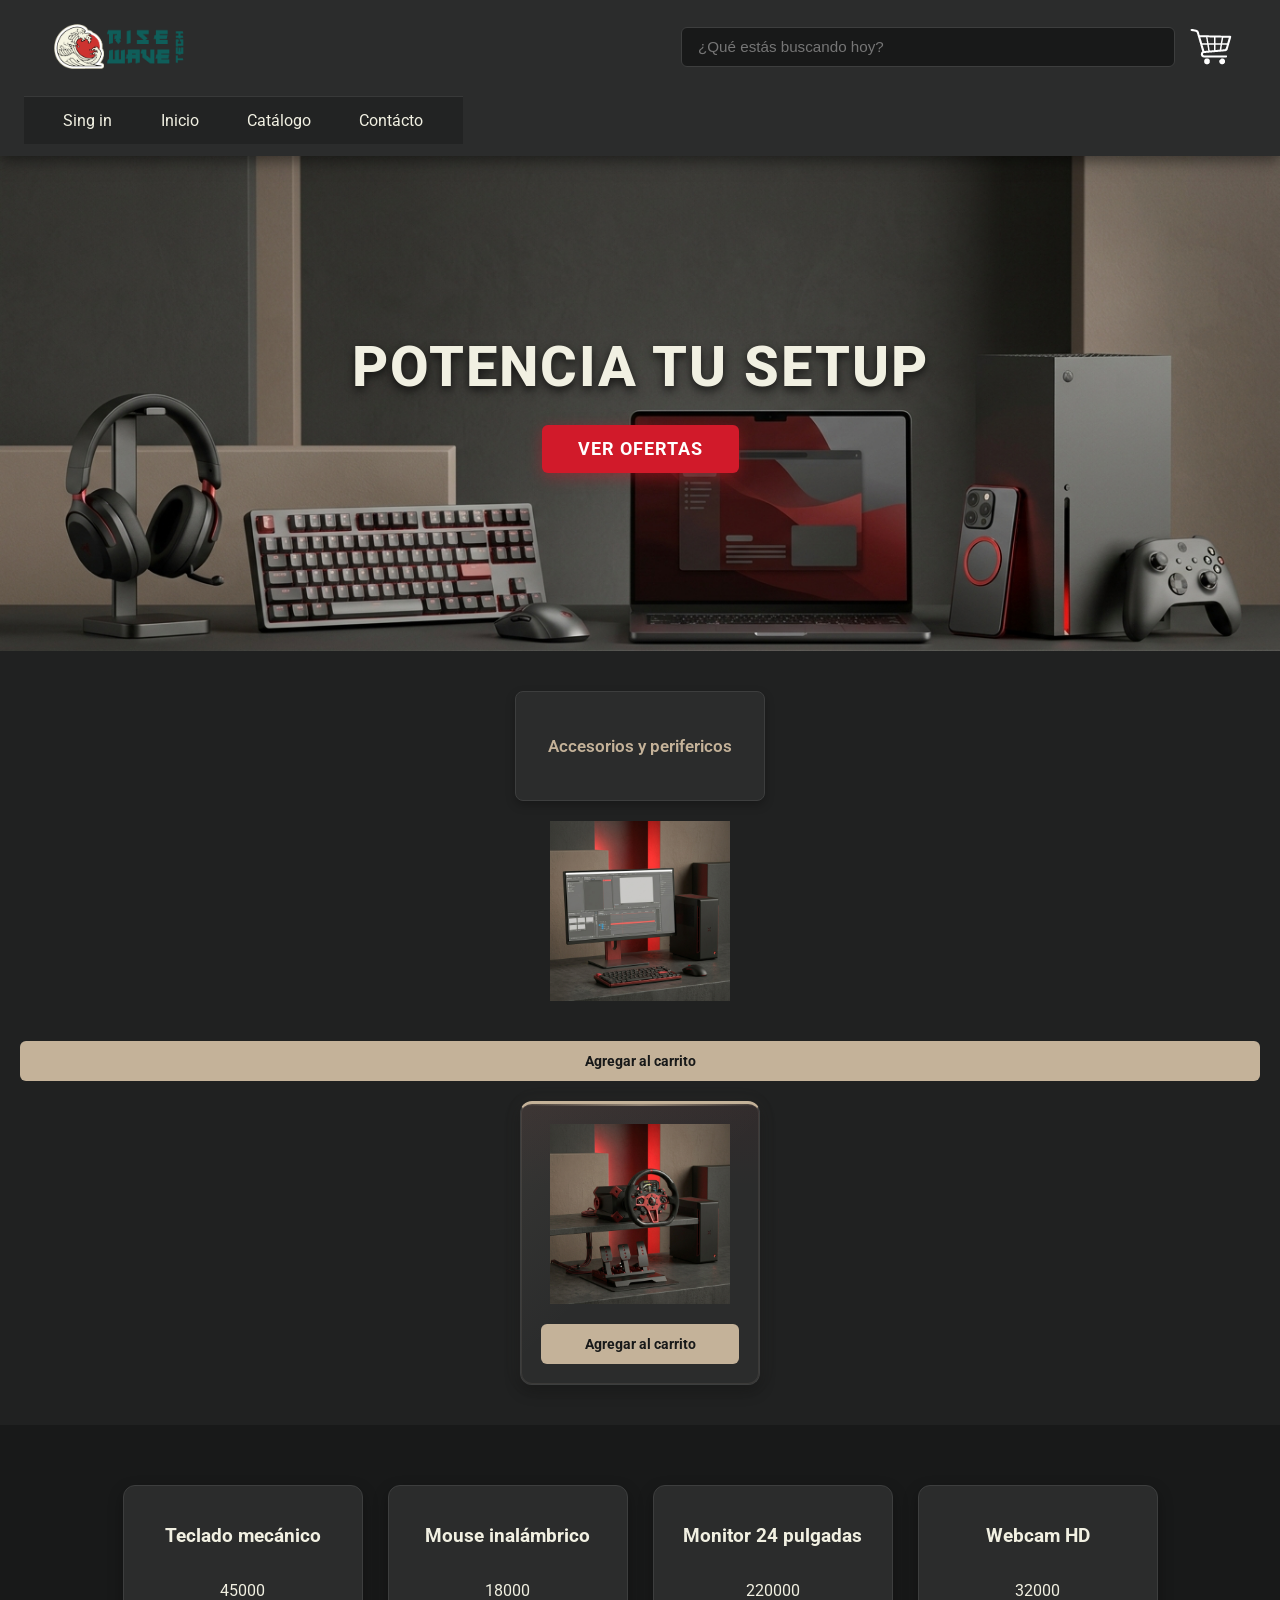
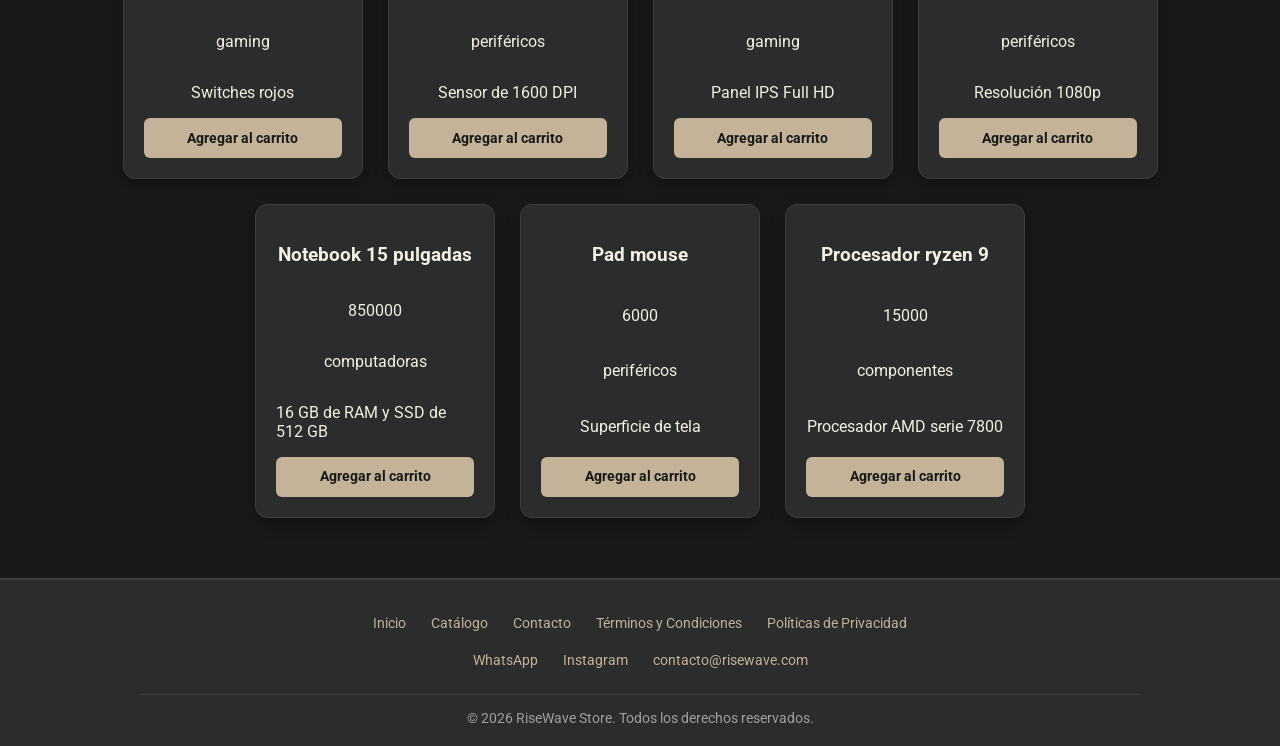
==== commit 998670c5: "filtro agregado a catalogo" ====
--- a/index.html
+++ b/index.html
@@ -43,24 +43,6 @@
         <section class="categories">
             <div class="category-card"> <span>Accesorios y perifericos</span>
             </div>
-
-            <div class="category-card"> <span> Componentes</span> </div>
-
-            <div class="category-card"> <span>Computadores Ensambladas</span> </div>
-            <div class="category-card"> <span>Artículos Gamer</span> </div>
-        </section>
-
-        <!-- Productos destacados  -->
-        <section class="featured-products">
-            <div class="fpr">
-                <img class="fpr_img" src="/img/fp1.jpg" alt="fpr_preview">
-                <button class="addCart-btn">Agregar al carrito</button>
-            </div>
-            <div class="fpr">
-                <img class="fpr_img" src="/img/fp2.jpg" alt="fpr_preview">
-                <button class="addCart-btn">Agregar al carrito</button>
-            </div>
-            <div class="fpr">
                 <img class="fpr_img" src="/img/fp3.jpg" alt="fpr_preview">
                 <button class="addCart-btn">Agregar al carrito</button>
             </div>
